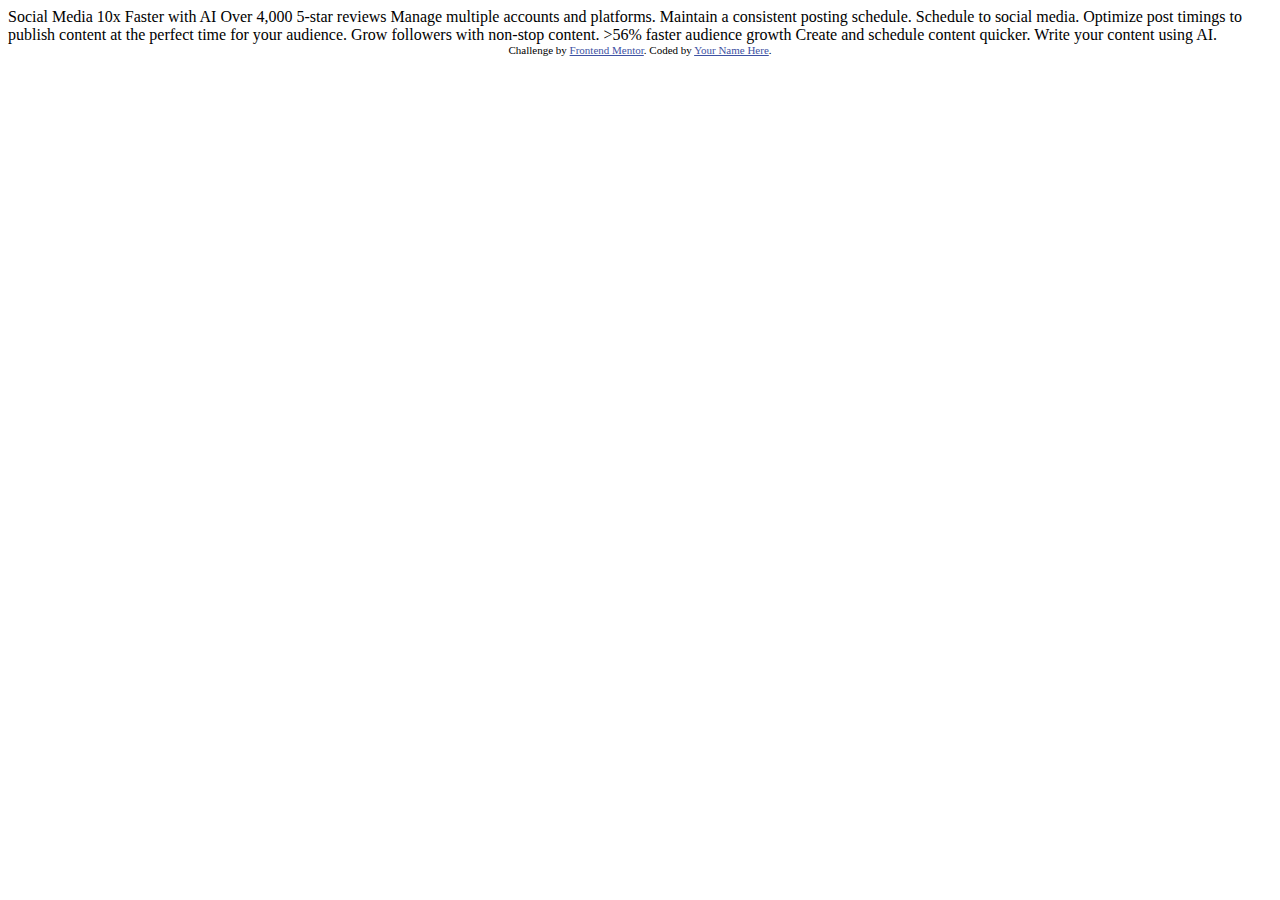
==== tp2-bento-grid-main/index.html @ 854cb9f8 "Add files via upload" ====
<!DOCTYPE html>
<html lang="en">
<head>
  <meta charset="UTF-8">
  <meta name="viewport" content="width=device-width, initial-scale=1.0"> <!-- displays site properly based on user's device -->

  <link rel="icon" type="image/png" sizes="32x32" href="./assets/images/favicon-32x32.png">
  
  <title>Frontend Mentor | Bento grid</title>

  <!-- Feel free to remove these styles or customise in your own stylesheet 👍 -->
  <style>
    .attribution { font-size: 11px; text-align: center; }
    .attribution a { color: hsl(228, 45%, 44%); }
  </style>
</head>
<body>

  Social Media 10x Faster with AI
  Over 4,000 5-star reviews

  Manage multiple accounts and platforms.

  Maintain a consistent posting schedule.

  Schedule to social media.
  Optimize post timings to publish content at the perfect time for your audience.
  
  Grow followers with non-stop content.

  >56% faster audience growth
  
  Create and schedule content quicker.

  Write your content using AI.
  
  <div class="attribution">
    Challenge by <a href="https://www.frontendmentor.io?ref=challenge">Frontend Mentor</a>. 
    Coded by <a href="#">Your Name Here</a>.
  </div>
</body>
</html>
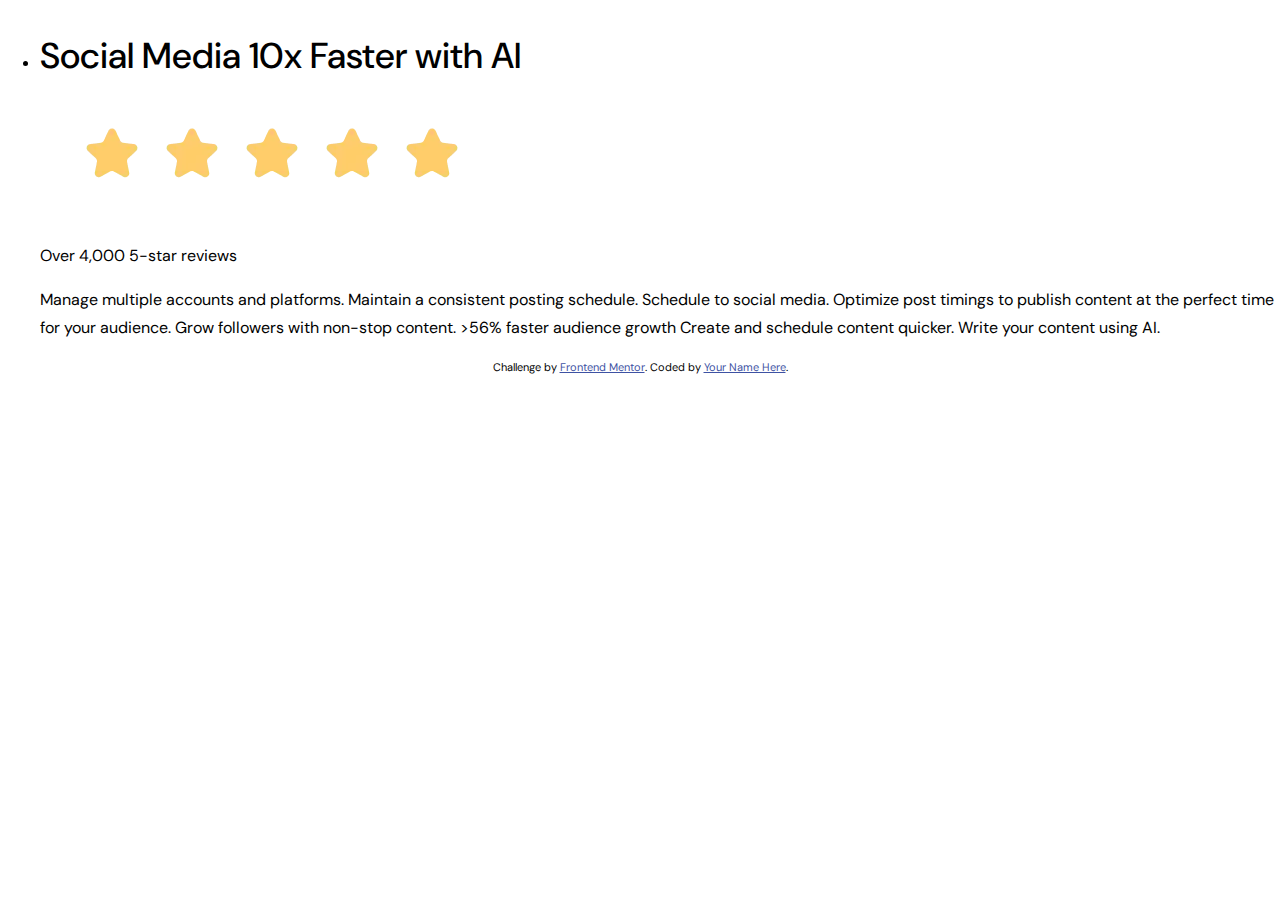
==== commit 1bab1539: "premiere box" ====
--- a/tp2-bento-grid-main/index.html
+++ b/tp2-bento-grid-main/index.html
@@ -5,6 +5,7 @@
   <meta name="viewport" content="width=device-width, initial-scale=1.0"> <!-- displays site properly based on user's device -->
 
   <link rel="icon" type="image/png" sizes="32x32" href="./assets/images/favicon-32x32.png">
+  <link rel="stylesheet" href="/tp2-bento-grid-main/assets/css/style.css">
   
   <title>Frontend Mentor | Bento grid</title>
 
@@ -15,10 +16,15 @@
   </style>
 </head>
 <body>
-
-  Social Media 10x Faster with AI
-  Over 4,000 5-star reviews
-
+<ul>
+  <li><h1>Social Media 10x Faster with AI
+    <figure>
+      <img src="/tp2-bento-grid-main/assets/images/illustration-five-stars.webp" alt="star reviews">
+    </figure>
+  </h1>
+ 
+  <p>Over 4,000 5-star reviews</p>
+</li>
   Manage multiple accounts and platforms.
 
   Maintain a consistent posting schedule.
@@ -33,6 +39,7 @@
   Create and schedule content quicker.
 
   Write your content using AI.
+</ul>
   
   <div class="attribution">
     Challenge by <a href="https://www.frontendmentor.io?ref=challenge">Frontend Mentor</a>. 
--- a/tp2-bento-grid-main/assets/css/style.css
+++ b/tp2-bento-grid-main/assets/css/style.css
@@ -0,0 +1,110 @@
+@charset "UTF-8";
+
+/* Importation de polices Google Fonts */
+@import url('https://fonts.googleapis.com/css2?family=DM+Sans:opsz@9..40&family=DM+Sans:opsz,wght@9..40,500&family=DM+Sans:ital,opsz,wght@1,9..40,500&display=swap');
+
+/**
+ * @author X <X@csfoy.ca>
+ *
+ * TABLE DES MATIERES
+ *
+ * Reset
+ * Utilitaires
+ * Charte typographique
+ * Grille de mise en page 
+ *
+ */
+
+/* Reset
+   ========================================================================== */
+
+@import url(normalize.css);
+
+
+/* Utilitaires
+   ========================================================================== */
+
+/* Définir des variables CSS */
+:root {
+    /* Couleurs */
+    --color-primary: #7551db;
+    --color-secondary: #fecc6a;
+    --color-tertiary: rgb(221, 209, 252); 
+}
+
+
+/*** Harmoniser le modèle de boîte avec Box-Sizing ***/
+html {
+    box-sizing: border-box;
+}
+
+*, *::before, *::after {
+    box-sizing: inherit;
+}
+ 
+/* fluidifier les images */
+img{
+    max-width: 100%;
+}
+ 
+/* Charte typographique
+   ========================================================================== */
+ 
+/* Base décimale */
+html{
+    font-size: 62.5%;
+}
+
+body {
+    font-family: "DM Sans", serif;
+    font-optical-sizing: auto;
+    font-weight: 400;
+    font-style: normal;
+
+    /* taille de police du texte sur l'écran étroit: 14px */
+    font-size: 1.4rem;
+    /* facteur multiplicateur de la taille de la police 1.375x16 = 22 */
+    line-height: 1.375;
+} 
+
+@media (min-width: 600px) {
+    body {
+        line-height: 1.5;
+        font-size: 1.6rem;
+    }
+}
+@media (min-width: 800px) {
+    body {
+        line-height: 1.75;
+        font-size: 1.6rem;
+    }
+}
+
+h1,
+h2,
+h3,
+h4{ 
+    font-weight: 500;
+}
+ 
+/* Hiérarchie responsive : plus proche = plus petit  &  plus loin = plus grand */
+/* AJUSTER LES VALEURS SELON VOTRE PROJET */
+h1 {
+    /* = 24px */
+    font-size: 2.4rem;
+}
+@media (min-width: 600px) {
+    h1 {
+        /* = 32px */
+        font-size: 3.2rem;
+    }
+}
+@media (min-width: 800px) {
+    h1 {
+        /* = 36px */
+        font-size: 3.6rem;
+    }
+}
+
+/* Grille de mise en page
+   ========================================================================== */
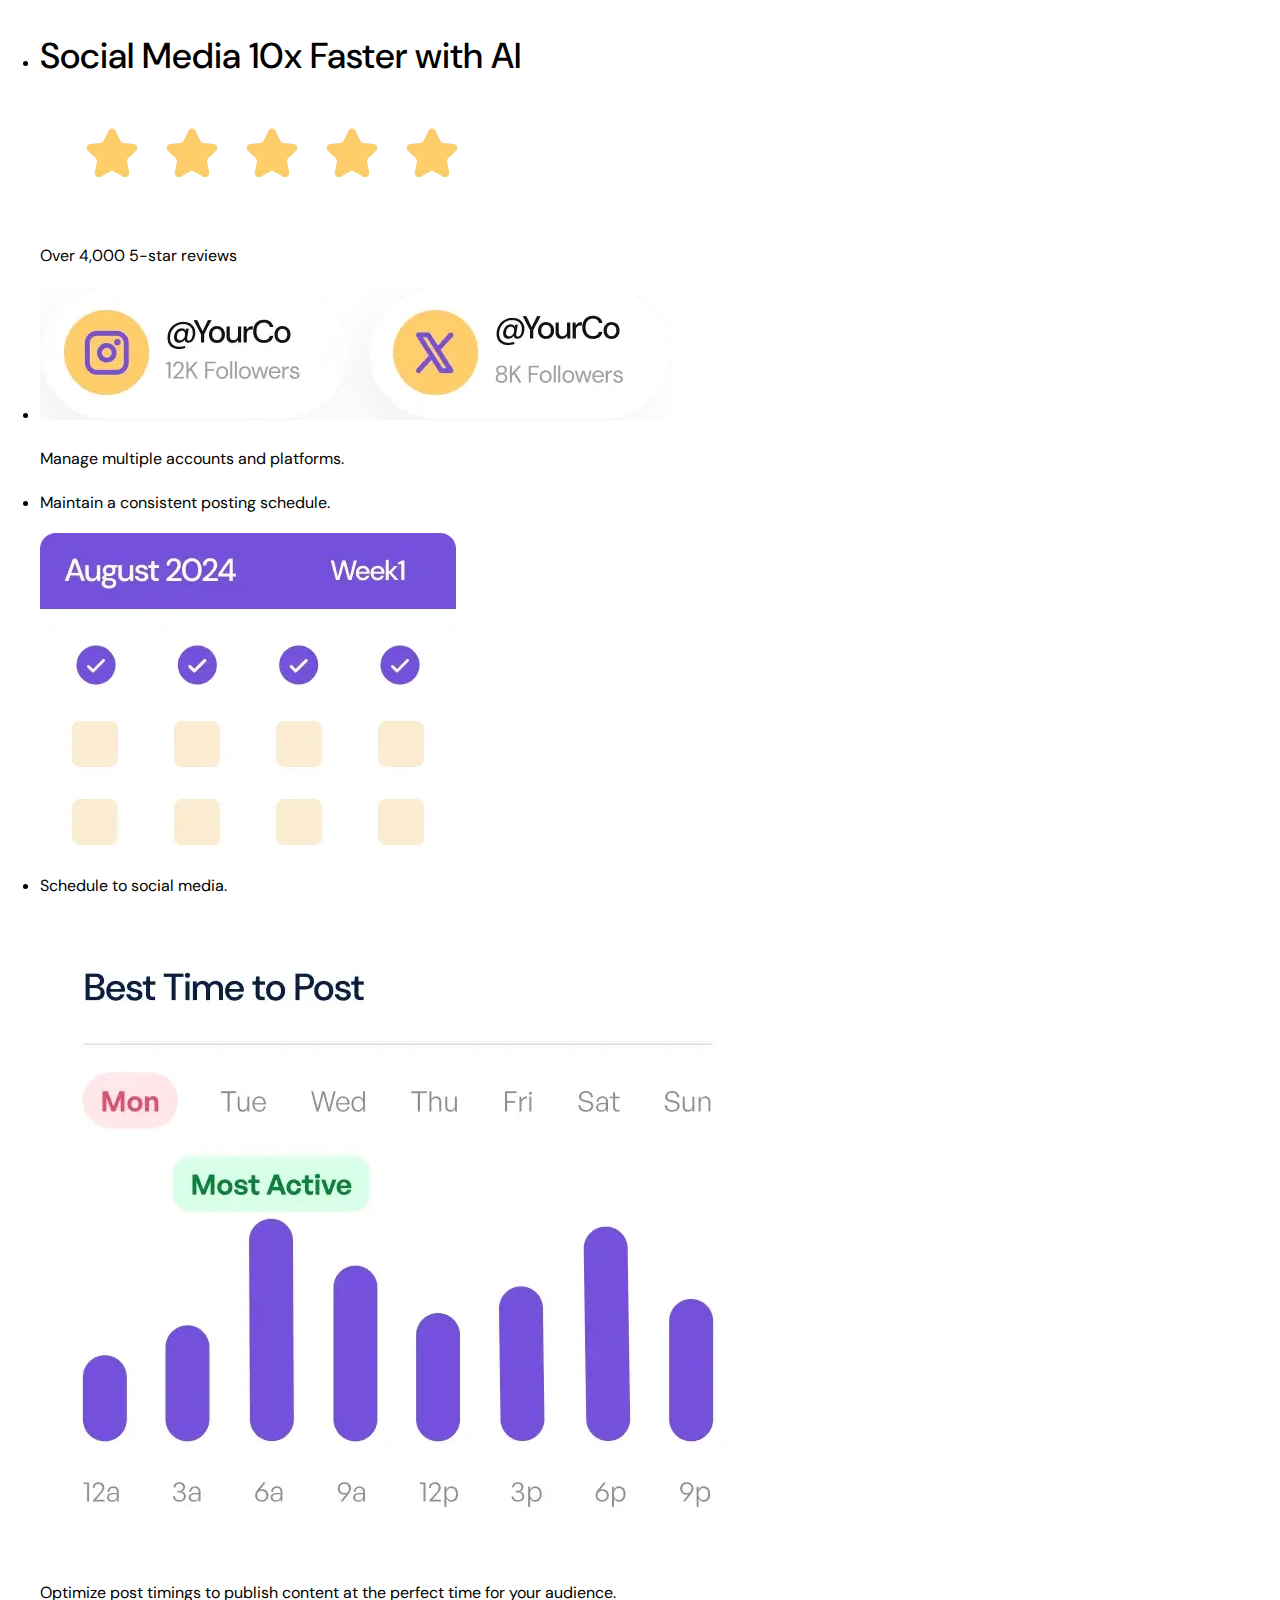
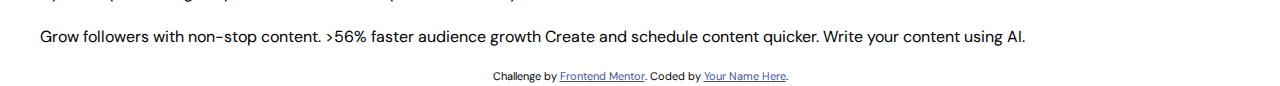
==== commit c1676f84: "class done :3" ====
--- a/tp2-bento-grid-main/index.html
+++ b/tp2-bento-grid-main/index.html
@@ -25,13 +25,25 @@
  
   <p>Over 4,000 5-star reviews</p>
 </li>
-  Manage multiple accounts and platforms.
-
-  Maintain a consistent posting schedule.
-
-  Schedule to social media.
-  Optimize post timings to publish content at the perfect time for your audience.
-  
+<li>
+  <picture>
+    <img src="/tp2-bento-grid-main/assets/images/illustration-multiple-platforms.webp" alt="instagram & x">
+  </picture>
+  <p>Manage multiple accounts and platforms.</p>
+</li>
+<li>
+  <p>Maintain a consistent posting schedule.</p>
+  <picture>
+    <img src="/tp2-bento-grid-main/assets/images/illustration-consistent-schedule.webp" alt="calendrier">
+  </picture>
+</li>
+<li>
+  <p>Schedule to social media.</p>
+  <picture>
+    <img src="/tp2-bento-grid-main/assets/images/illustration-schedule-posts.webp" alt="tableau">
+  </picture>
+  <p>Optimize post timings to publish content at the perfect time for your audience.</p>
+</li>
   Grow followers with non-stop content.
 
   >56% faster audience growth
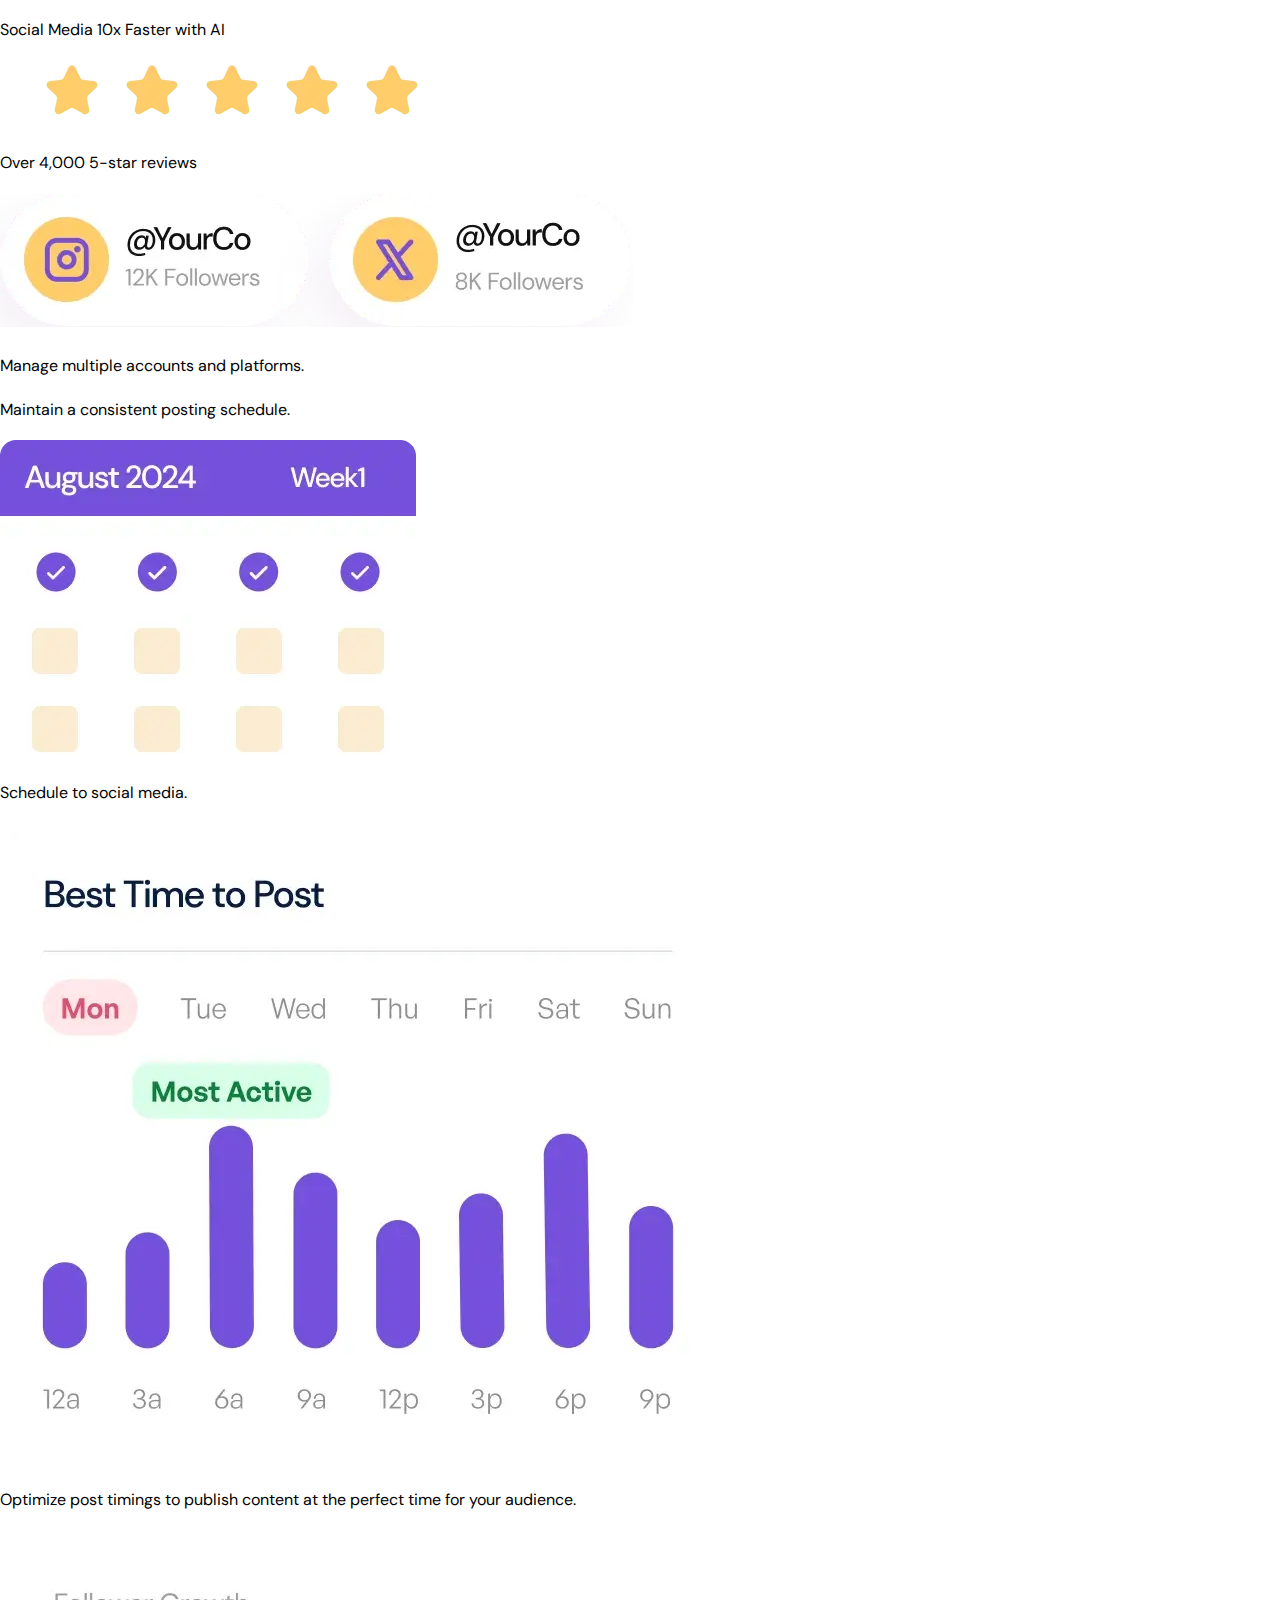
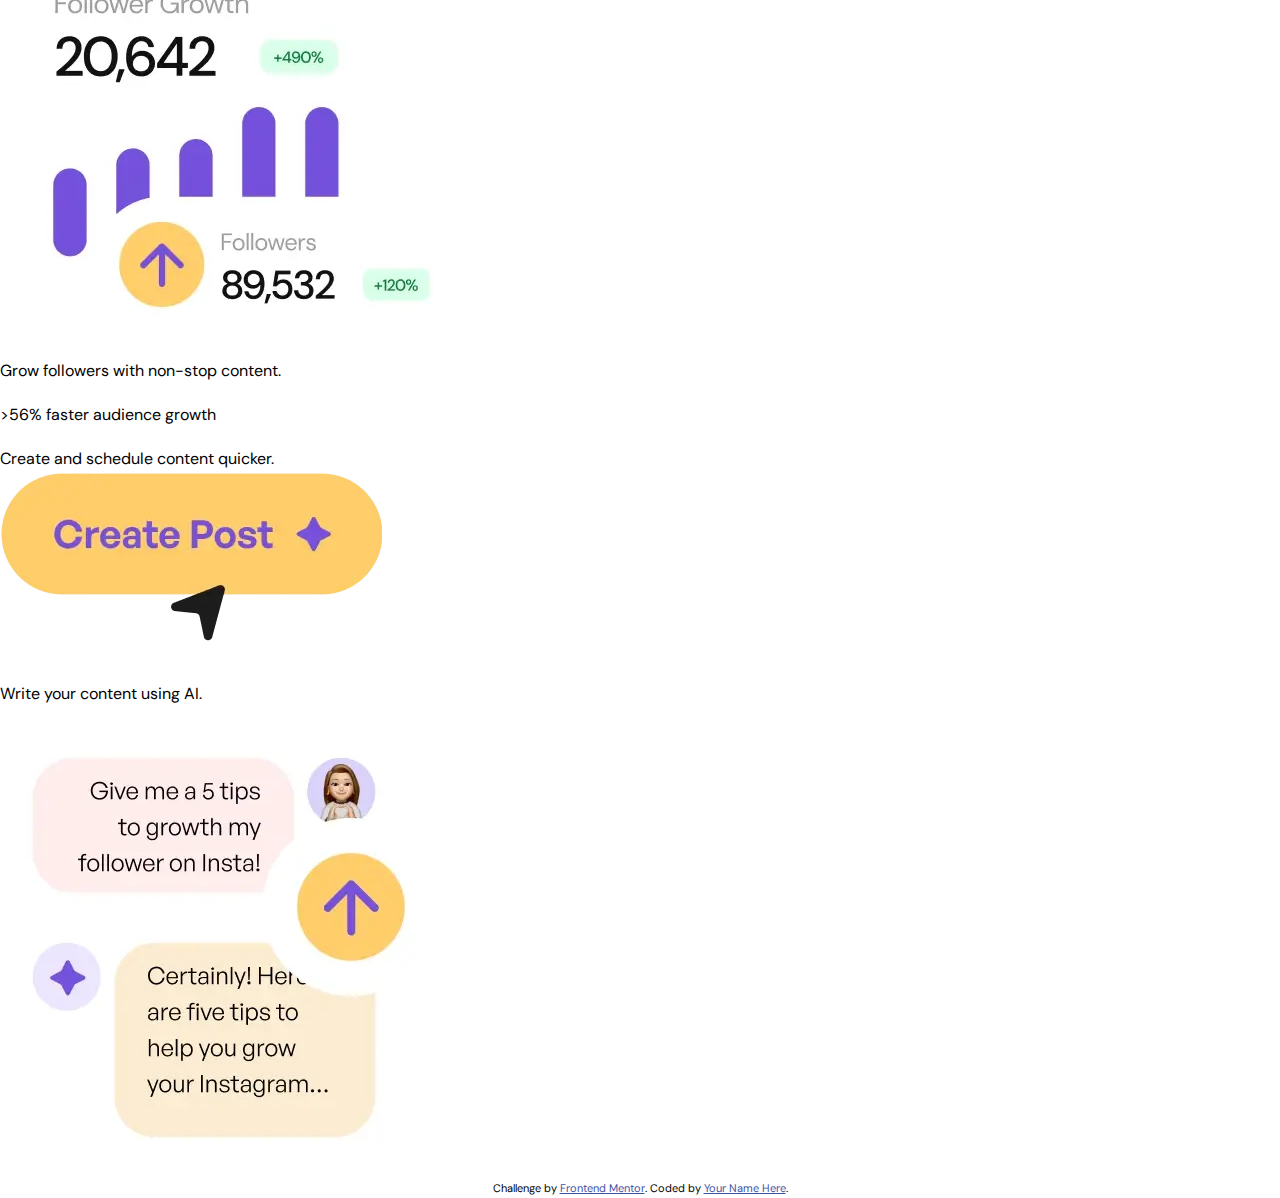
==== commit 9aceef39: "html" ====
--- a/tp2-bento-grid-main/index.html
+++ b/tp2-bento-grid-main/index.html
@@ -16,42 +16,62 @@
   </style>
 </head>
 <body>
-<ul>
-  <li><h1>Social Media 10x Faster with AI
+<div class="bento-grid">
+
+  <div class="item">
+    <p class="xlg">Social Media 10x Faster with AI</p>
     <figure>
       <img src="/tp2-bento-grid-main/assets/images/illustration-five-stars.webp" alt="star reviews">
     </figure>
-  </h1>
+    <p class="sm-text">Over 4,000 5-star reviews</p>
+  </div>
  
-  <p>Over 4,000 5-star reviews</p>
-</li>
-<li>
+  <div class="item">
   <picture>
     <img src="/tp2-bento-grid-main/assets/images/illustration-multiple-platforms.webp" alt="instagram & x">
   </picture>
-  <p>Manage multiple accounts and platforms.</p>
-</li>
-<li>
-  <p>Maintain a consistent posting schedule.</p>
+  <p class="med-text">Manage multiple accounts and platforms.</p>
+  </div>
+  <div class="item">
+  <p class="med-text">Maintain a consistent posting schedule.</p>
   <picture>
     <img src="/tp2-bento-grid-main/assets/images/illustration-consistent-schedule.webp" alt="calendrier">
   </picture>
-</li>
-<li>
-  <p>Schedule to social media.</p>
+</div>
+
+  <div class="item">
+  <p class="lg-text">Schedule to social media.</p>
   <picture>
     <img src="/tp2-bento-grid-main/assets/images/illustration-schedule-posts.webp" alt="tableau">
   </picture>
-  <p>Optimize post timings to publish content at the perfect time for your audience.</p>
-</li>
-  Grow followers with non-stop content.
-
-  >56% faster audience growth
+  <p class="sm-text">Optimize post timings to publish content at the perfect time for your audience.</p>
+</div>
+<div class="item">
+  <picture>
+    <img src="assets/images/illustration-grow-followers.webp" alt="">
+  </picture>
+  <p class="lg-text">Grow followers with non-stop content.</p>
+</div>
   
-  Create and schedule content quicker.
-
-  Write your content using AI.
-</ul>
+<div class="item">
+  <p class="sm-text">>56% faster audience growth</p>
+</div>
+  
+  
+  <div class="item">
+    <div class="lg-text">Create and schedule content quicker.</div>
+    <picture>
+      <img src="assets/images/illustration-create-post.webp" alt="">
+    </picture>
+  </div> 
+  
+  <div class="item">
+  <p class="lg-text">Write your content using AI.</p>
+  <picture>
+    <img src="assets/images/illustration-ai-content.webp" alt="">
+  </picture>
+  </div>
+</div>
   
   <div class="attribution">
     Challenge by <a href="https://www.frontendmentor.io?ref=challenge">Frontend Mentor</a>. 
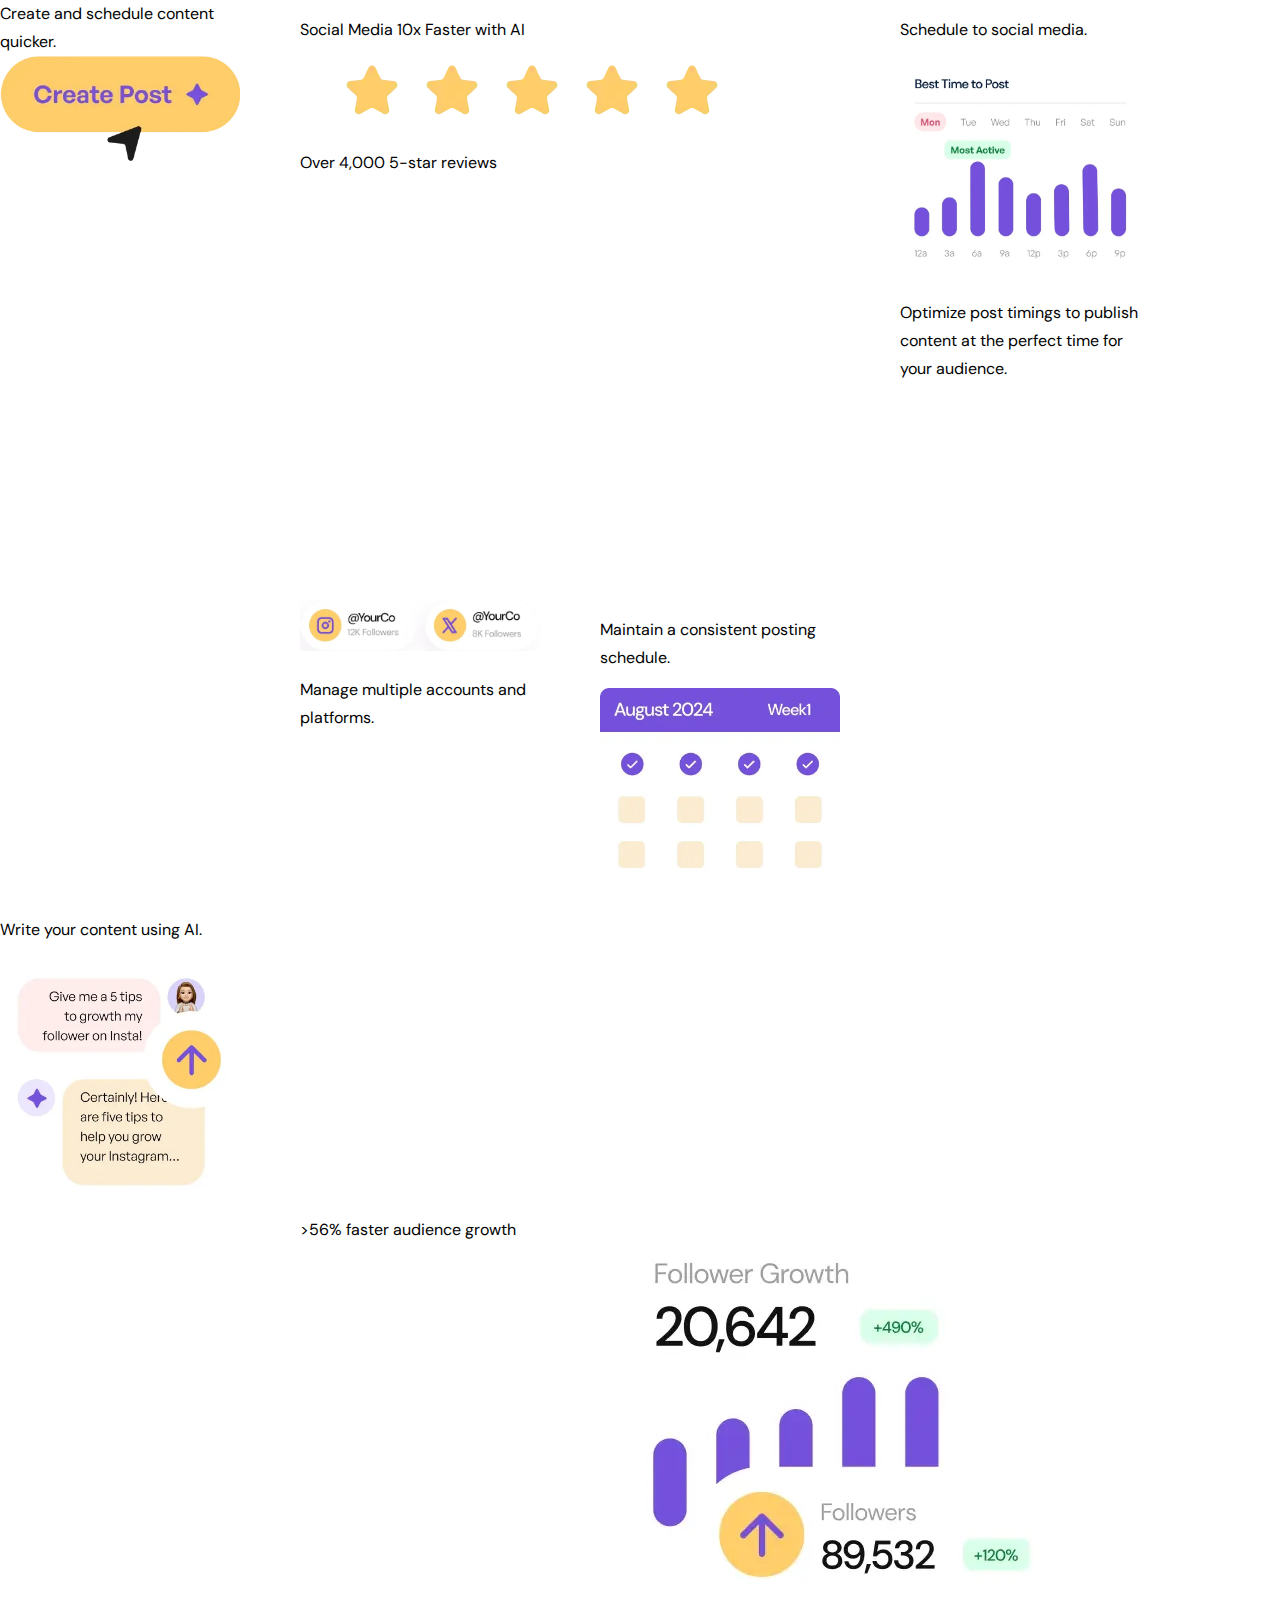
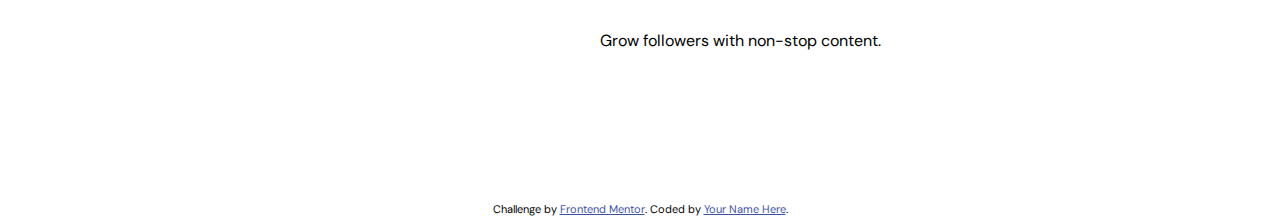
==== commit bf8a65fe: "ahhhhhhhhh" ====
--- a/tp2-bento-grid-main/index.html
+++ b/tp2-bento-grid-main/index.html
@@ -18,7 +18,7 @@
 <body>
 <div class="bento-grid">
 
-  <div class="item">
+  <div class="item1">
     <p class="xlg">Social Media 10x Faster with AI</p>
     <figure>
       <img src="/tp2-bento-grid-main/assets/images/illustration-five-stars.webp" alt="star reviews">
@@ -26,46 +26,46 @@
     <p class="sm-text">Over 4,000 5-star reviews</p>
   </div>
  
-  <div class="item">
+  <div class="item2">
   <picture>
     <img src="/tp2-bento-grid-main/assets/images/illustration-multiple-platforms.webp" alt="instagram & x">
   </picture>
   <p class="med-text">Manage multiple accounts and platforms.</p>
   </div>
-  <div class="item">
+  <div class="item3">
   <p class="med-text">Maintain a consistent posting schedule.</p>
   <picture>
     <img src="/tp2-bento-grid-main/assets/images/illustration-consistent-schedule.webp" alt="calendrier">
   </picture>
 </div>
 
-  <div class="item">
+  <div class="item4">
   <p class="lg-text">Schedule to social media.</p>
   <picture>
     <img src="/tp2-bento-grid-main/assets/images/illustration-schedule-posts.webp" alt="tableau">
   </picture>
   <p class="sm-text">Optimize post timings to publish content at the perfect time for your audience.</p>
 </div>
-<div class="item">
+<div class="item5">
   <picture>
     <img src="assets/images/illustration-grow-followers.webp" alt="">
   </picture>
   <p class="lg-text">Grow followers with non-stop content.</p>
 </div>
   
-<div class="item">
+<div class="item6">
   <p class="sm-text">>56% faster audience growth</p>
 </div>
   
   
-  <div class="item">
+  <div class="item7">
     <div class="lg-text">Create and schedule content quicker.</div>
     <picture>
       <img src="assets/images/illustration-create-post.webp" alt="">
     </picture>
   </div> 
   
-  <div class="item">
+  <div class="item8">
   <p class="lg-text">Write your content using AI.</p>
   <picture>
     <img src="assets/images/illustration-ai-content.webp" alt="">
--- a/tp2-bento-grid-main/assets/css/style.css
+++ b/tp2-bento-grid-main/assets/css/style.css
@@ -108,3 +108,60 @@
 
 /* Grille de mise en page
    ========================================================================== */
+.bento-grid{
+   
+        display: grid;
+        grid-template-columns: repeat(4, 300px);
+        grid-template-rows: repeat(6, 300px);
+        grid-column-gap: 0px;
+        grid-row-gap: 0px;
+        
+}        
+.item1 {
+     grid-area: 1 / 2 / 3 / 4;
+     max-width: 80%; }
+.item2 {
+     grid-area: 3 / 2 / 5 / 3; 
+     max-width: 80%; }
+.item3 {
+     grid-area: 3 / 3 / 5 / 4; 
+     max-width: 80%; }
+.item4 {
+     grid-area: 1 / 4 / 5 / 5; 
+     max-width: 80%; }
+.item5 {
+     grid-area: 5 / 3 / 7 / 5; 
+     max-width: 80%; }
+.item6 {
+     grid-area: 5 / 2 / 7 / 3; 
+     max-width: 80%; }
+.item7 {
+     grid-area: 1 / 1 / 4 / 2; 
+     max-width: 80%; }
+.item8 {
+     grid-area: 4 / 1 / 7 / 2; 
+     max-width: 80%; }
+
+.bento-grid .item:nth-child(1){
+    background-color: var(--color-secondary);
+}
+
+.bento-grid .item:nth-child(2),
+.bento-grid .item:nth-child(8){
+    background-color: var(--color-primary);
+    color: white;
+}
+
+.bento-grid .item:nth-child(3){
+    background-color: var(--color-tertiary);
+}
+
+.bento-grid .item:nth-child(4),
+.bento-grid .item:nth-child(6){
+    background-color: #fecc6a;
+}
+.bento-grid .item:nth-child(5),
+.bento-grid .item:nth-child(7){
+    background-color: white;
+
+}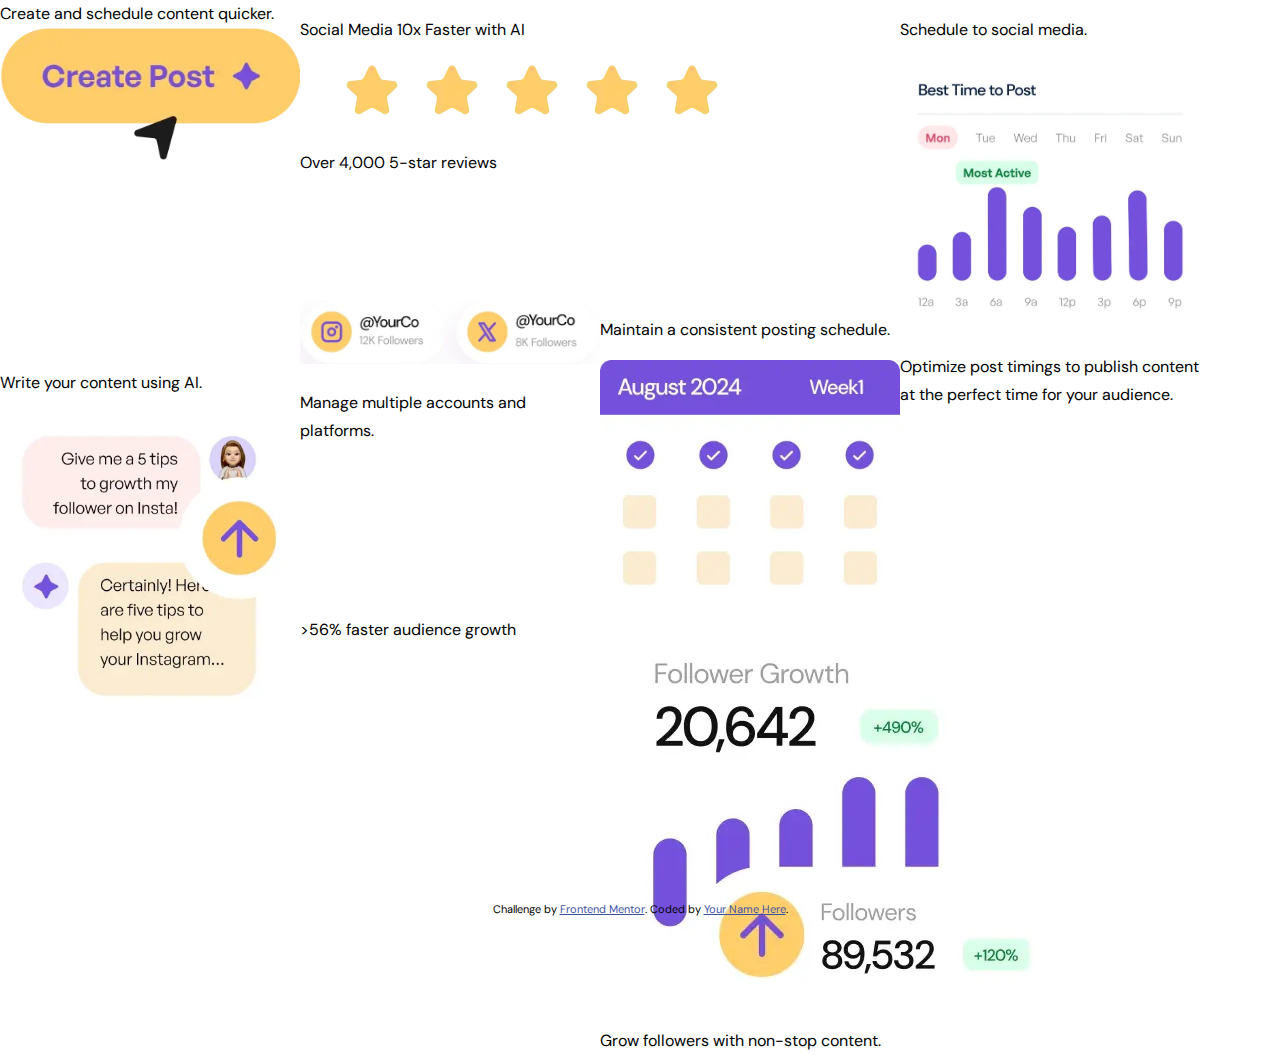
==== commit b846a6ed: ";-;" ====
--- a/tp2-bento-grid-main/index.html
+++ b/tp2-bento-grid-main/index.html
@@ -20,34 +20,34 @@
 
   <div class="item1">
     <p class="xlg">Social Media 10x Faster with AI</p>
-    <figure>
+    <figure class="img1">
       <img src="/tp2-bento-grid-main/assets/images/illustration-five-stars.webp" alt="star reviews">
     </figure>
     <p class="sm-text">Over 4,000 5-star reviews</p>
   </div>
  
   <div class="item2">
-  <picture>
+  <picture class="img2">
     <img src="/tp2-bento-grid-main/assets/images/illustration-multiple-platforms.webp" alt="instagram & x">
   </picture>
   <p class="med-text">Manage multiple accounts and platforms.</p>
   </div>
   <div class="item3">
   <p class="med-text">Maintain a consistent posting schedule.</p>
-  <picture>
+  <picture class="img3">
     <img src="/tp2-bento-grid-main/assets/images/illustration-consistent-schedule.webp" alt="calendrier">
   </picture>
 </div>
 
   <div class="item4">
   <p class="lg-text">Schedule to social media.</p>
-  <picture>
+  <picture class="img4">
     <img src="/tp2-bento-grid-main/assets/images/illustration-schedule-posts.webp" alt="tableau">
   </picture>
   <p class="sm-text">Optimize post timings to publish content at the perfect time for your audience.</p>
 </div>
 <div class="item5">
-  <picture>
+  <picture class="img5">
     <img src="assets/images/illustration-grow-followers.webp" alt="">
   </picture>
   <p class="lg-text">Grow followers with non-stop content.</p>
@@ -57,20 +57,21 @@
   <p class="sm-text">>56% faster audience growth</p>
 </div>
   
-  
+  <div class="flexbox">
   <div class="item7">
     <div class="lg-text">Create and schedule content quicker.</div>
-    <picture>
+    <picture class="img7">
       <img src="assets/images/illustration-create-post.webp" alt="">
     </picture>
   </div> 
   
   <div class="item8">
   <p class="lg-text">Write your content using AI.</p>
-  <picture>
+  <picture class="img8">
     <img src="assets/images/illustration-ai-content.webp" alt="">
   </picture>
   </div>
+</div>
 </div>
   
   <div class="attribution">
--- a/tp2-bento-grid-main/assets/css/style.css
+++ b/tp2-bento-grid-main/assets/css/style.css
@@ -108,60 +108,63 @@
 
 /* Grille de mise en page
    ========================================================================== */
+
+@media(min-width: 600px){
 .bento-grid{
    
         display: grid;
         grid-template-columns: repeat(4, 300px);
-        grid-template-rows: repeat(6, 300px);
-        grid-column-gap: 0px;
-        grid-row-gap: 0px;
-        
-}        
+        grid-template-rows: repeat(3, 300px);
+    
+    }  
+    main{
+        max-width: 1000px;
+        margin: auto;
+    }
+}  
+  
 .item1 {
-     grid-area: 1 / 2 / 3 / 4;
-     max-width: 80%; }
-.item2 {
-     grid-area: 3 / 2 / 5 / 3; 
-     max-width: 80%; }
+     grid-area: 1 / 2 / 2 / 4;
+     
+     }
+.item2 { 
+    grid-area: 2 / 2 / 3 / 3; 
+    
+}
 .item3 {
-     grid-area: 3 / 3 / 5 / 4; 
-     max-width: 80%; }
+     grid-area: 2 / 3 / 3 / 4; 
+     
+    }
 .item4 {
-     grid-area: 1 / 4 / 5 / 5; 
-     max-width: 80%; }
-.item5 {
-     grid-area: 5 / 3 / 7 / 5; 
-     max-width: 80%; }
-.item6 {
-     grid-area: 5 / 2 / 7 / 3; 
-     max-width: 80%; }
-.item7 {
-     grid-area: 1 / 1 / 4 / 2; 
-     max-width: 80%; }
-.item8 {
-     grid-area: 4 / 1 / 7 / 2; 
-     max-width: 80%; }
-
-.bento-grid .item:nth-child(1){
-    background-color: var(--color-secondary);
+     grid-area: 1 / 4 / 3 / 5; 
+     
+    }
+.item5 { 
+    grid-area: 3 / 3 / 4 / 5; 
+    
 }
-
-.bento-grid .item:nth-child(2),
-.bento-grid .item:nth-child(8){
-    background-color: var(--color-primary);
-    color: white;
+.item6 { 
+    grid-area: 3 / 2 / 4 / 3; 
+    
 }
-
-.bento-grid .item:nth-child(3){
-    background-color: var(--color-tertiary);
-}
-
-.bento-grid .item:nth-child(4),
-.bento-grid .item:nth-child(6){
-    background-color: #fecc6a;
-}
-.bento-grid .item:nth-child(5),
-.bento-grid .item:nth-child(7){
-    background-color: white;
-
+.img1{
+max-width: 80%;
+ }
+.img2{
+max-width: 80%;
+ }
+.img3{
+max-width: 80%;
+ }
+ .img4{
+max-width: 80%;
+ }
+.img5{
+max-width: 80%;
+ }
+.flexbox {
+grid-column: 1/2;
+grid-row: 1/4;
+display: flex;
+flex-wrap: wrap;
 }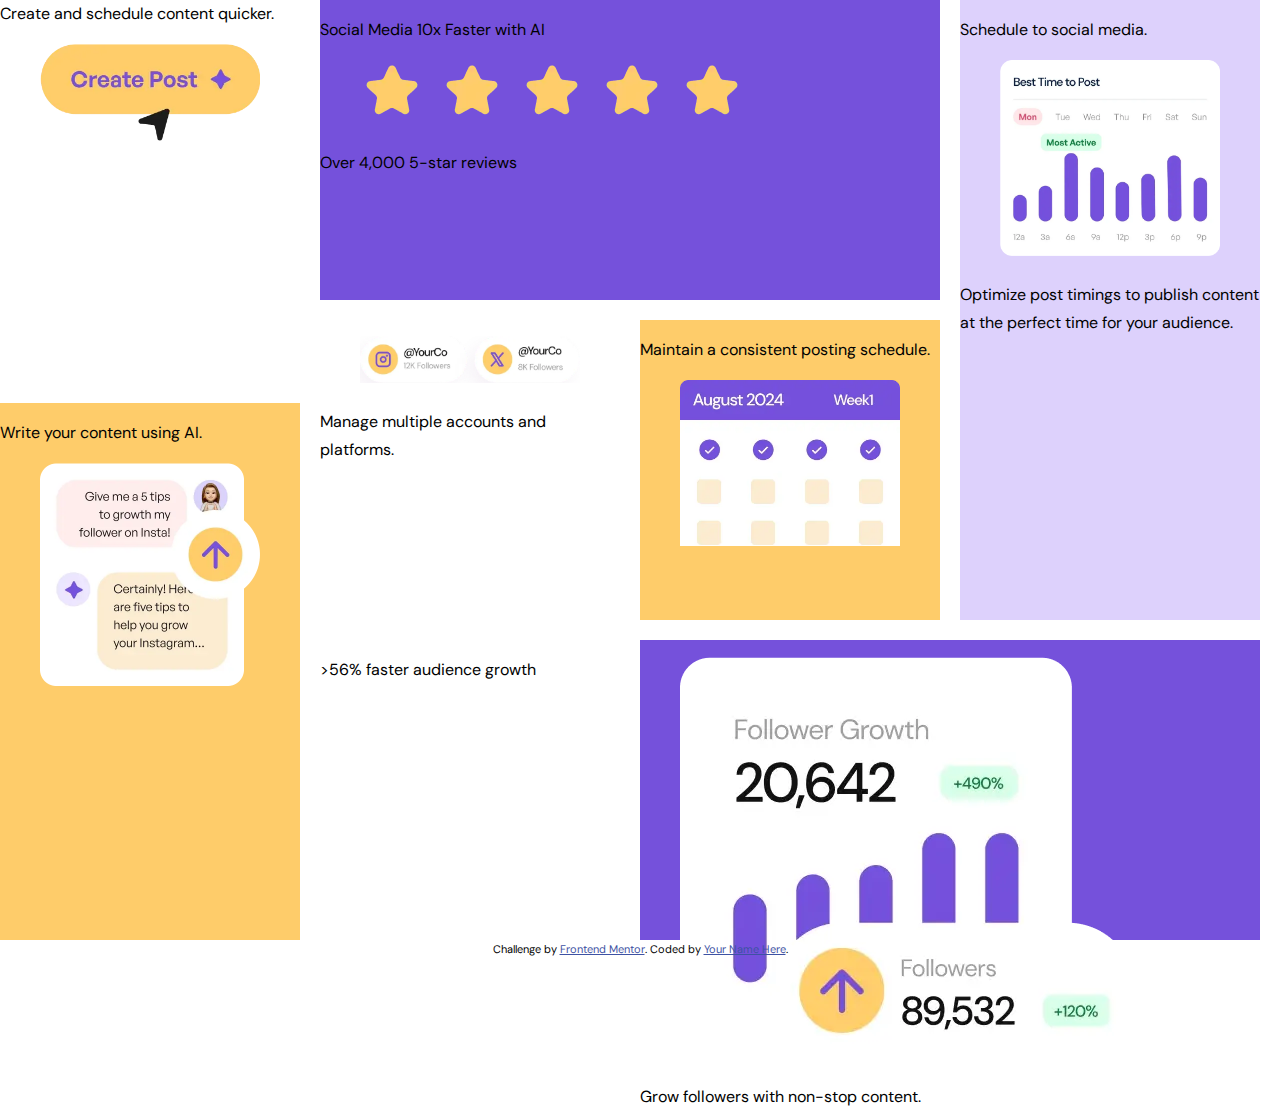
==== commit 8f6fc30a: "petite corrections" ====
--- a/tp2-bento-grid-main/index.html
+++ b/tp2-bento-grid-main/index.html
@@ -27,29 +27,29 @@
   </div>
  
   <div class="item2">
-  <picture class="img2">
+  <figure class="img2">
     <img src="/tp2-bento-grid-main/assets/images/illustration-multiple-platforms.webp" alt="instagram & x">
-  </picture>
+  </figure>
   <p class="med-text">Manage multiple accounts and platforms.</p>
   </div>
   <div class="item3">
   <p class="med-text">Maintain a consistent posting schedule.</p>
-  <picture class="img3">
+  <figure class="img3">
     <img src="/tp2-bento-grid-main/assets/images/illustration-consistent-schedule.webp" alt="calendrier">
-  </picture>
+  </figure>
 </div>
 
   <div class="item4">
   <p class="lg-text">Schedule to social media.</p>
-  <picture class="img4">
+  <figure class="img4">
     <img src="/tp2-bento-grid-main/assets/images/illustration-schedule-posts.webp" alt="tableau">
-  </picture>
+  </figure>
   <p class="sm-text">Optimize post timings to publish content at the perfect time for your audience.</p>
 </div>
 <div class="item5">
-  <picture class="img5">
+  <figure class="img5">
     <img src="assets/images/illustration-grow-followers.webp" alt="">
-  </picture>
+  </figure>
   <p class="lg-text">Grow followers with non-stop content.</p>
 </div>
   
@@ -60,16 +60,16 @@
   <div class="flexbox">
   <div class="item7">
     <div class="lg-text">Create and schedule content quicker.</div>
-    <picture class="img7">
+    <figure class="img7">
       <img src="assets/images/illustration-create-post.webp" alt="">
-    </picture>
+    </figure>
   </div> 
   
   <div class="item8">
   <p class="lg-text">Write your content using AI.</p>
-  <picture class="img8">
+  <figure class="img8">
     <img src="assets/images/illustration-ai-content.webp" alt="">
-  </picture>
+  </figure>
   </div>
 </div>
 </div>
--- a/tp2-bento-grid-main/assets/css/style.css
+++ b/tp2-bento-grid-main/assets/css/style.css
@@ -115,6 +115,7 @@
         display: grid;
         grid-template-columns: repeat(4, 300px);
         grid-template-rows: repeat(3, 300px);
+        gap: 20px;
     
     }  
     main{
@@ -125,6 +126,7 @@
   
 .item1 {
      grid-area: 1 / 2 / 2 / 4;
+     background-color: #7551db;
      
      }
 .item2 { 
@@ -133,35 +135,24 @@
 }
 .item3 {
      grid-area: 2 / 3 / 3 / 4; 
-     
+     background-color:#fecc6a ;
     }
 .item4 {
      grid-area: 1 / 4 / 3 / 5; 
-     
+     background-color: rgb(221, 209, 252)
     }
 .item5 { 
     grid-area: 3 / 3 / 4 / 5; 
-    
+    background-color: #7551db;
 }
 .item6 { 
     grid-area: 3 / 2 / 4 / 3; 
-    
+     
 }
-.img1{
-max-width: 80%;
- }
-.img2{
-max-width: 80%;
- }
-.img3{
-max-width: 80%;
- }
- .img4{
-max-width: 80%;
- }
-.img5{
-max-width: 80%;
- }
+.item8{
+    background-color: #fecc6a;
+}
+
 .flexbox {
 grid-column: 1/2;
 grid-row: 1/4;
